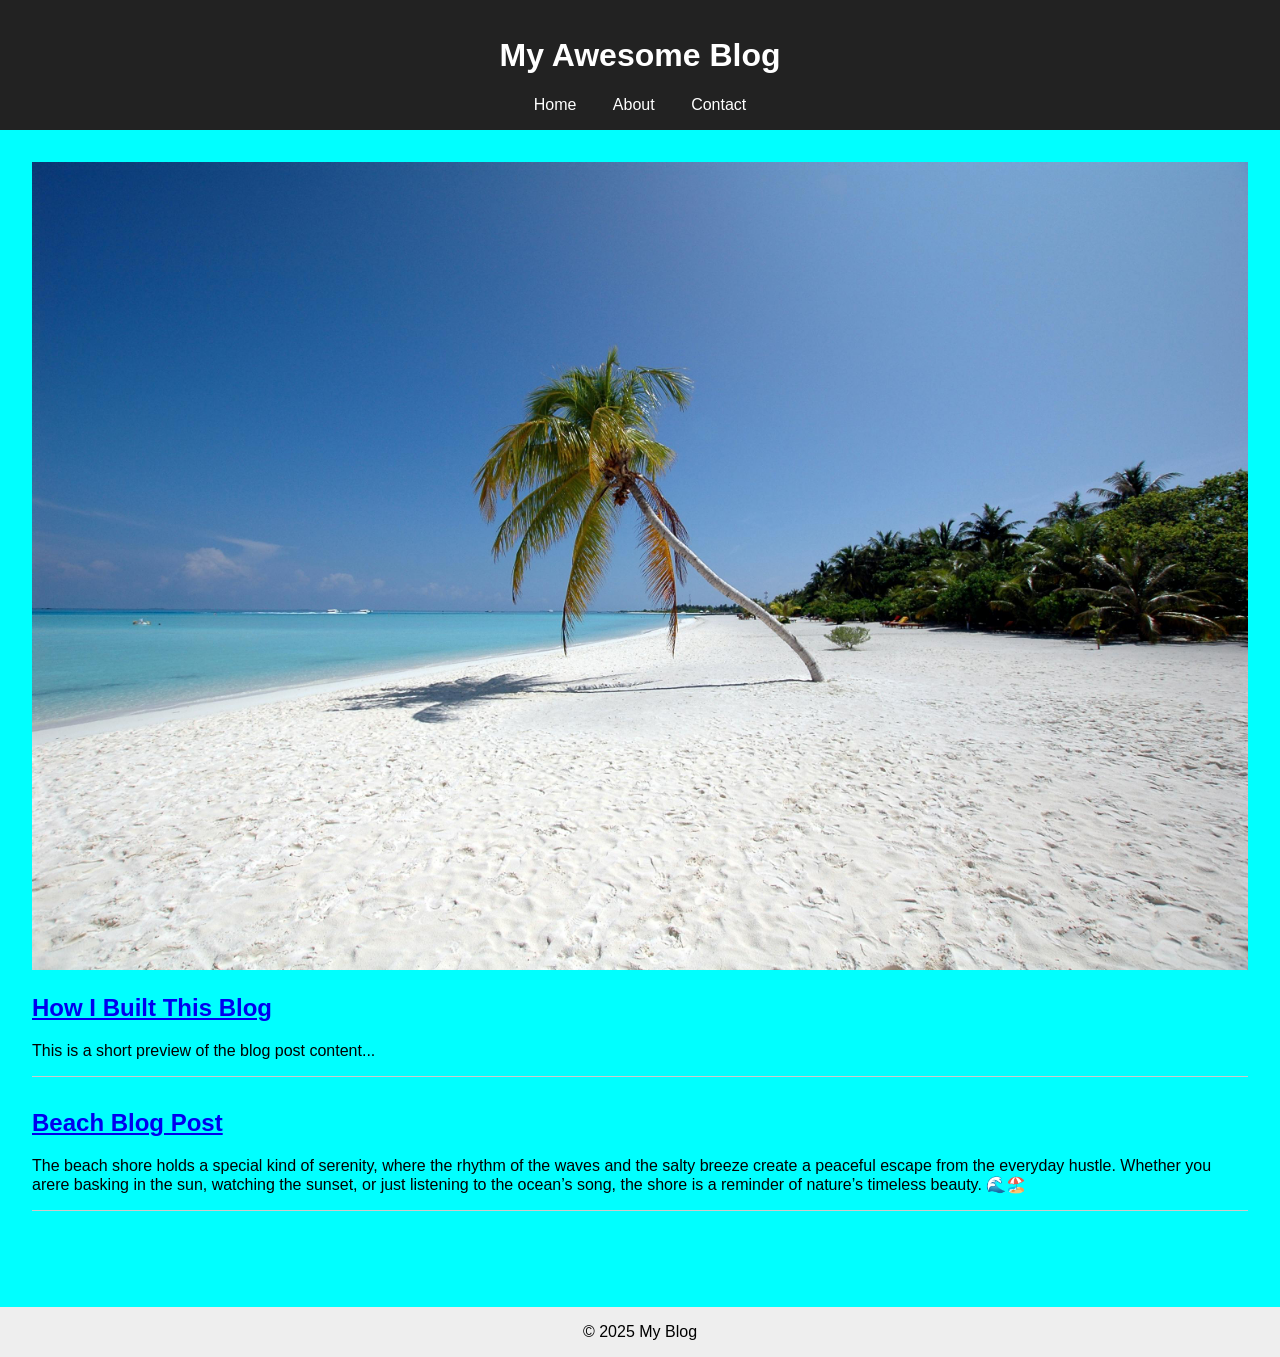
==== index.html @ 40caba91 "Drafting week 8 assignment" ====
<!DOCTYPE html>
<html lang="en">
<head>
  <meta charset="UTF-8" />
  <meta name="viewport" content="width=device-width, initial-scale=1.0" />
  <title>My Blog</title>
  <link rel="stylesheet" href="style.css" />
</head>
<body>
  <header>
    <h1>My Awesome Blog</h1>
    <nav>
      <a href="index.html">Home</a>
      <a href="about.html">About</a>
      <a href="contact.html">Contact</a>
    </nav>
  </header>

  <main>
    <section class="post-preview">
      <img src="beach.jpg" alt="Beach Shore" />
      <h2><a href="post.html">How I Built This Blog</a></h2>
      <p>This is a short preview of the blog post content...</p>
    </section>
    <section class="post-preview">
      <h2><a href="post.html">Beach Blog Post</a></h2>
      <p>The beach shore holds a special kind of serenity, where the rhythm of the waves and the salty breeze create a peaceful escape from the everyday hustle.
         Whether you arere basking in the sun, watching the sunset, or just listening to the ocean’s song, the shore is a reminder of nature’s timeless beauty. 🌊🏖️</p>
    </section>
  </main>

  <footer>&copy; 2025 My Blog</footer>
</body>
</html>
---- style.css ----
:root {
  --bg-color: #ffffff;
  --text-color: #000000;
  --header-bg: #222222;
  --footer-bg: #eeeeee;
}

body {
  background-color: var(--bg-color);
  color: var(--text-color);
  font-family: Arial, sans-serif;
  margin: 0;
  padding: 0;
}

/* header {
  background-color: var(--header-bg);
  color: white;
  padding: 1rem;
  text-align: center;
  display: flex;
  justify-content: space-between;
  align-items: center;
} */

header {
  background: #222;
  color: #fff;
  padding: 1rem;
  text-align: center;
  justify-content: space-between;
  align-items: center;
}


button#dark-toggle {
  background: none;
  border: none;
  color: inherit;
  font-size: 1.2rem;
  cursor: pointer;
}

footer {
  background-color: var(--footer-bg);
  text-align: center;
  padding: 1rem;
  margin-top: 2rem;
}

/* Dark Mode Overrides */
body.dark-mode {
  --bg-color: #121212;
  --text-color: #e0e0e0;
  --header-bg: #1f1f1f;
  --footer-bg: #1f1f1f;
}



body {
  font-family: Arial, sans-serif;
  margin: 0;
  padding: 0;
  background-color: aqua;
}



nav a {
  margin: 0 1rem;
  color: #fff;
  text-decoration: none;
}

main {
  padding: 2rem;
}
.about-post {
  max-width: 700px;
  margin: 0 auto;
  padding: 1.5rem;
}

.about-post h2 {
  margin-bottom: 1rem;
}

.about-post p {
  line-height: 1.6;
  margin-bottom: 1rem;
}

.post-preview {
  border-bottom: 1px solid #ccc;
  margin-bottom: 2rem;
}

img {
  max-width: 100%;
  height: auto;
}

footer {
  text-align: center;
  padding: 1rem;
  background: #eee;
  margin-top: 2rem;
}

form {
  display: flex;
  flex-direction: column;
  gap: 1rem;
  max-width: 500px;
  margin: 0 auto;
  padding: 1rem;
  background-color: rgba(0, 0, 0, 0.03);
  border-radius: 8px;
}

form label {
  display: flex;
  flex-direction: column;
  font-weight: bold;
  color: var(--text-color);
}

form input,
form textarea {
  padding: 0.75rem;
  border: 1px solid #ccc;
  border-radius: 6px;
  font-size: 1rem;
  background-color: #fff;
  color: #000;
}

form textarea {
  resize: vertical;
  min-height: 100px;
}

form button[type="submit"] {
  background-color: #222;
  color: #fff;
  padding: 0.75rem 1.25rem;
  border: none;
  border-radius: 6px;
  font-size: 1rem;
  cursor: pointer;
  transition: background-color 0.3s ease;
}

form button[type="submit"]:hover {
  background-color: #444;
}

/* Dark mode form styling */
body.dark-mode form {
  background-color: rgba(255, 255, 255, 0.05);
}

body.dark-mode form input,
body.dark-mode form textarea {
  background-color: #1e1e1e;
  color: #eee;
  border: 1px solid #444;
}

body.dark-mode form button[type="submit"] {
  background-color: #eee;
  color: #000;
}

body.dark-mode form button[type="submit"]:hover {
  background-color: #ccc;
}
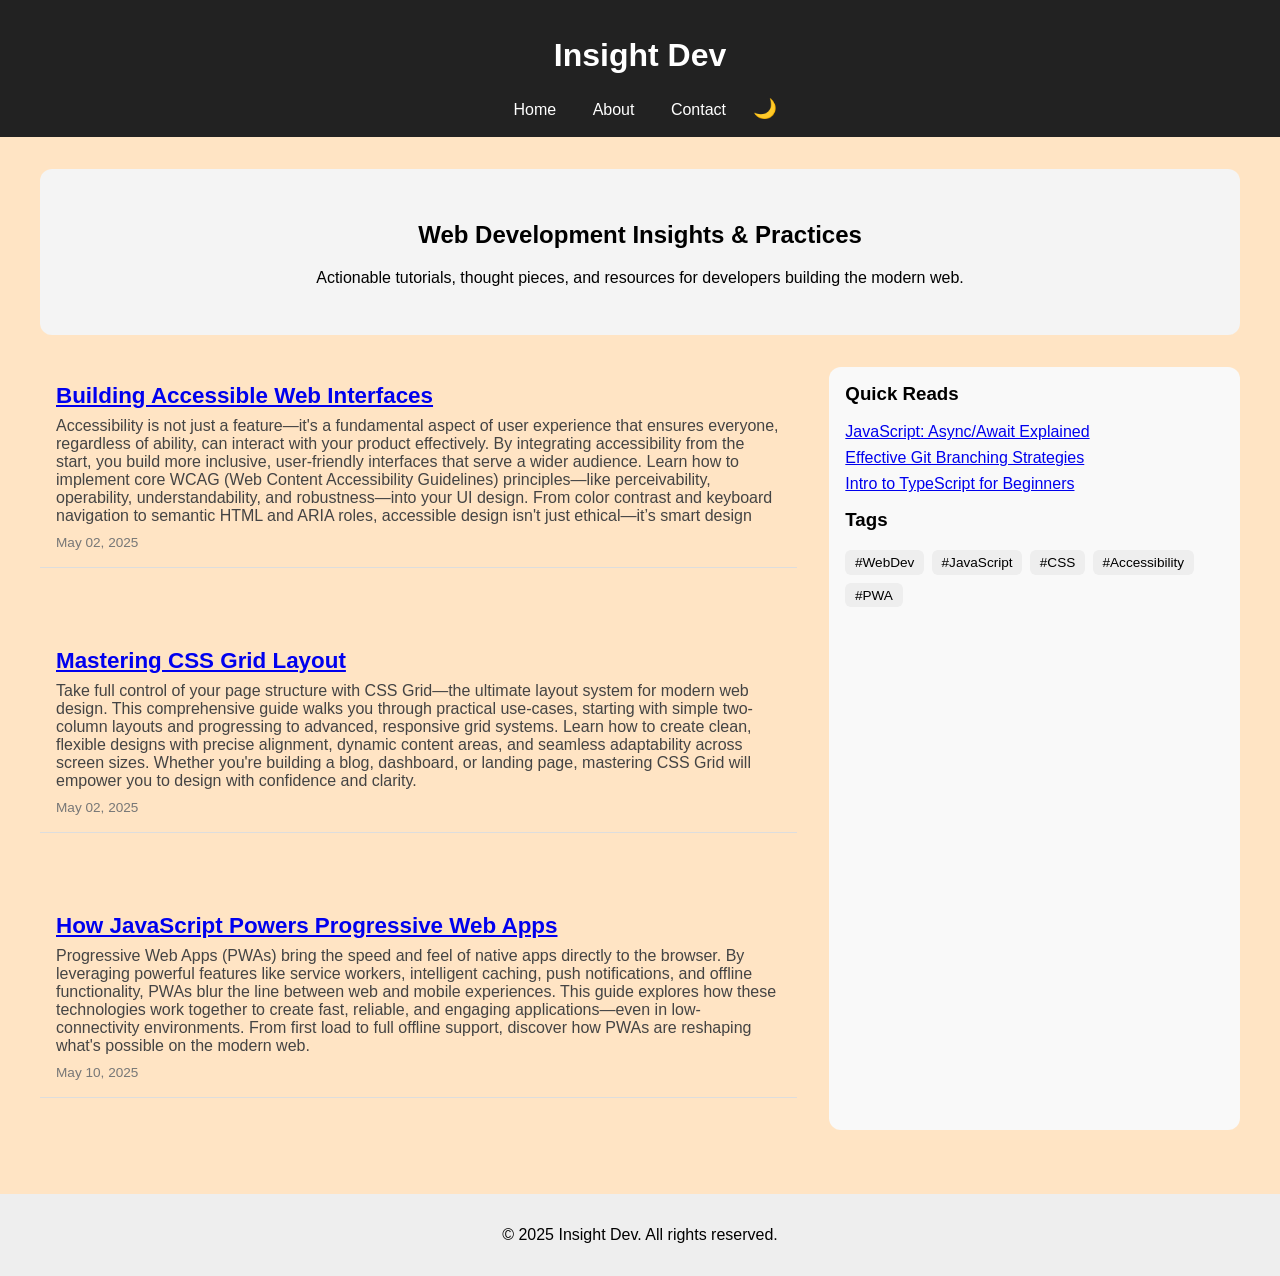
==== commit 84a463fc: "Modified all the files" ====
--- a/index.html
+++ b/index.html
@@ -2,33 +2,83 @@
 <html lang="en">
 <head>
   <meta charset="UTF-8" />
-  <meta name="viewport" content="width=device-width, initial-scale=1.0" />
-  <title>My Blog</title>
+  <meta name="viewport" content="width=device-width, initial-scale=1.0"/>
+  <title>Home | Insight Dev Blog</title>
   <link rel="stylesheet" href="style.css" />
 </head>
 <body>
   <header>
-    <h1>My Awesome Blog</h1>
+    <h1>Insight Dev</h1>
     <nav>
       <a href="index.html">Home</a>
       <a href="about.html">About</a>
       <a href="contact.html">Contact</a>
+      <button id="dark-toggle" aria-label="Toggle dark mode">🌙</button>
+
     </nav>
+    
   </header>
 
-  <main>
-    <section class="post-preview">
-      <img src="beach.jpg" alt="Beach Shore" />
-      <h2><a href="post.html">How I Built This Blog</a></h2>
-      <p>This is a short preview of the blog post content...</p>
+  <main class="main-layout">
+    <!-- Hero Banner -->
+    <section class="hero">
+      <h2>Web Development Insights & Practices</h2>
+      <p>Actionable tutorials, thought pieces, and resources for developers building the modern web.</p>
     </section>
-    <section class="post-preview">
-      <h2><a href="post.html">Beach Blog Post</a></h2>
-      <p>The beach shore holds a special kind of serenity, where the rhythm of the waves and the salty breeze create a peaceful escape from the everyday hustle.
-         Whether you arere basking in the sun, watching the sunset, or just listening to the ocean’s song, the shore is a reminder of nature’s timeless beauty. 🌊🏖️</p>
+
+    <!-- Blog Posts -->
+    <section class="content">
+      <article class="post-preview">
+        <h3><a href="post.html">Building Accessible Web Interfaces</a></h3>
+        <p>Accessibility is not just a feature—it's a fundamental aspect of user experience that ensures everyone, regardless of ability, can interact with your product effectively.
+          By integrating accessibility from the start, you build more inclusive, user-friendly interfaces that serve a wider audience. 
+          Learn how to implement core WCAG (Web Content Accessibility Guidelines) principles—like perceivability, operability, understandability, and robustness—into your UI design. From color contrast and keyboard navigation to semantic HTML and ARIA roles, accessible design isn't just ethical—it’s smart design</p>
+        <span class="date">May 02, 2025</span>
+      </article>
+
+      <article class="post-preview">
+        <h3><a href="post.html">Mastering CSS Grid Layout</a></h3>
+        <p>Take full control of your page structure with CSS Grid—the ultimate layout system for modern web design. 
+           This comprehensive guide walks you through practical use-cases, starting with simple two-column layouts and progressing to advanced, responsive grid systems. Learn how to create clean, flexible designs with precise alignment, dynamic content areas, and seamless adaptability across screen sizes. 
+           Whether you're building a blog, dashboard, or landing page, mastering CSS Grid will empower you to design with confidence and clarity.</p>
+        <span class="date">May 02, 2025</span>
+      </article>
+
+      <article class="post-preview">
+        <h3><a href="post.html">How JavaScript Powers Progressive Web Apps</a></h3>
+        <p>Progressive Web Apps (PWAs) bring the speed and feel of native apps directly to the browser. 
+           By leveraging powerful features like service workers, intelligent caching, push notifications, and offline functionality, PWAs blur the line between web and mobile experiences. 
+           This guide explores how these technologies work together to create fast, reliable, and engaging applications—even in low-connectivity environments. From first load to full offline support, discover how PWAs are reshaping what's possible on the modern web.</p>
+        <span class="date">May 10, 2025</span>
+      </article>
     </section>
+
+    <!-- Sidebar -->
+    <aside class="sidebar">
+      <h3>Quick Reads</h3>
+      <ul>
+        <li><a href="post.html">JavaScript: Async/Await Explained</a></li>
+        <li><a href="post2.html">Effective Git Branching Strategies</a></li>
+        <li><a href="post3.html">Intro to TypeScript for Beginners</a></li>
+      </ul>
+
+      <h3>Tags</h3>
+      <div class="tags">
+        <span>#WebDev</span>
+        <span>#JavaScript</span>
+        <span>#CSS</span>
+        <span>#Accessibility</span>
+        <span>#PWA</span>
+      </div>
+    </aside>
   </main>
 
-  <footer>&copy; 2025 My Blog</footer>
+  <footer>
+    <p>&copy; 2025 Insight Dev. All rights reserved.</p>
+  </footer>
+
+  <script src="script.js"></script>
 </body>
 </html>
+
+
--- a/style.css
+++ b/style.css
@@ -57,14 +57,12 @@
 }
 
 
-
 body {
   font-family: Arial, sans-serif;
   margin: 0;
   padding: 0;
-  background-color: aqua;
-}
-
+  background-color: bisque;
+}
 
 
 nav a {
@@ -176,3 +174,137 @@
 body.dark-mode form button[type="submit"]:hover {
   background-color: #ccc;
 }
+
+.main-layout {
+  display: flex;
+  flex-wrap: wrap;
+  gap: 2rem;
+  max-width: 1200px;
+  margin: 0 auto;
+  padding: 2rem;
+}
+
+.hero {
+  width: 100%;
+  padding: 2rem;
+  background-color: #f4f4f4;
+  border-radius: 12px;
+  text-align: center;
+}
+
+.content {
+  flex: 2;
+  display: flex;
+  flex-direction: column;
+  gap: 2rem;
+}
+
+.post-preview {
+  padding: 1rem;
+  border-bottom: 1px solid #ddd;
+}
+
+.post-preview h3 {
+  margin: 0 0 0.5rem;
+  font-size: 1.4rem;
+}
+
+.post-preview p {
+  margin: 0 0 0.5rem;
+  color: #444;
+}
+
+.post-preview .date {
+  font-size: 0.85rem;
+  color: #777;
+}
+
+.sidebar {
+  flex: 1;
+  min-width: 250px;
+  padding: 1rem;
+  background-color: #f9f9f9;
+  border-radius: 12px;
+}
+
+.sidebar h3 {
+  margin-top: 0;
+}
+
+.sidebar ul {
+  list-style: none;
+  padding-left: 0;
+}
+
+.sidebar li {
+  margin-bottom: 0.5rem;
+}
+
+.tags {
+  display: flex;
+  flex-wrap: wrap;
+  gap: 0.5rem;
+}
+
+.tags span {
+  background-color: #eee;
+  padding: 0.3rem 0.6rem;
+  border-radius: 6px;
+  font-size: 0.85rem;
+}
+
+/* Dark mode adjustments */
+body.dark-mode .hero {
+  background-color: #222;
+  color: #eee;
+}
+
+body.dark-mode .sidebar {
+  background-color: #1e1e1e;
+}
+
+body.dark-mode .tags span {
+  background-color: #333;
+  color: #fff;
+}
+
+/* === DARK MODE STYLES === */
+body.dark-mode {
+  background-color: #121212;
+  color: #e0e0e0;
+}
+
+body.dark-mode header,
+body.dark-mode footer {
+  background-color: #1e1e1e;
+  color: #fff;
+}
+
+body.dark-mode nav a {
+  color: #ddd;
+}
+
+body.dark-mode .hero {
+  background-color: #1a1a1a;
+}
+
+body.dark-mode .post-preview,
+body.dark-mode .post-content,
+body.dark-mode .sidebar {
+  background-color: #1e1e1e;
+  border-color: #333;
+}
+
+body.dark-mode .tags span {
+  background-color: #333;
+  color: #eee;
+}
+
+body.dark-mode a {
+  color: #90caf9;
+}
+
+body.dark-mode blockquote {
+  border-left: 4px solid #444;
+  color: #bbb;
+}
